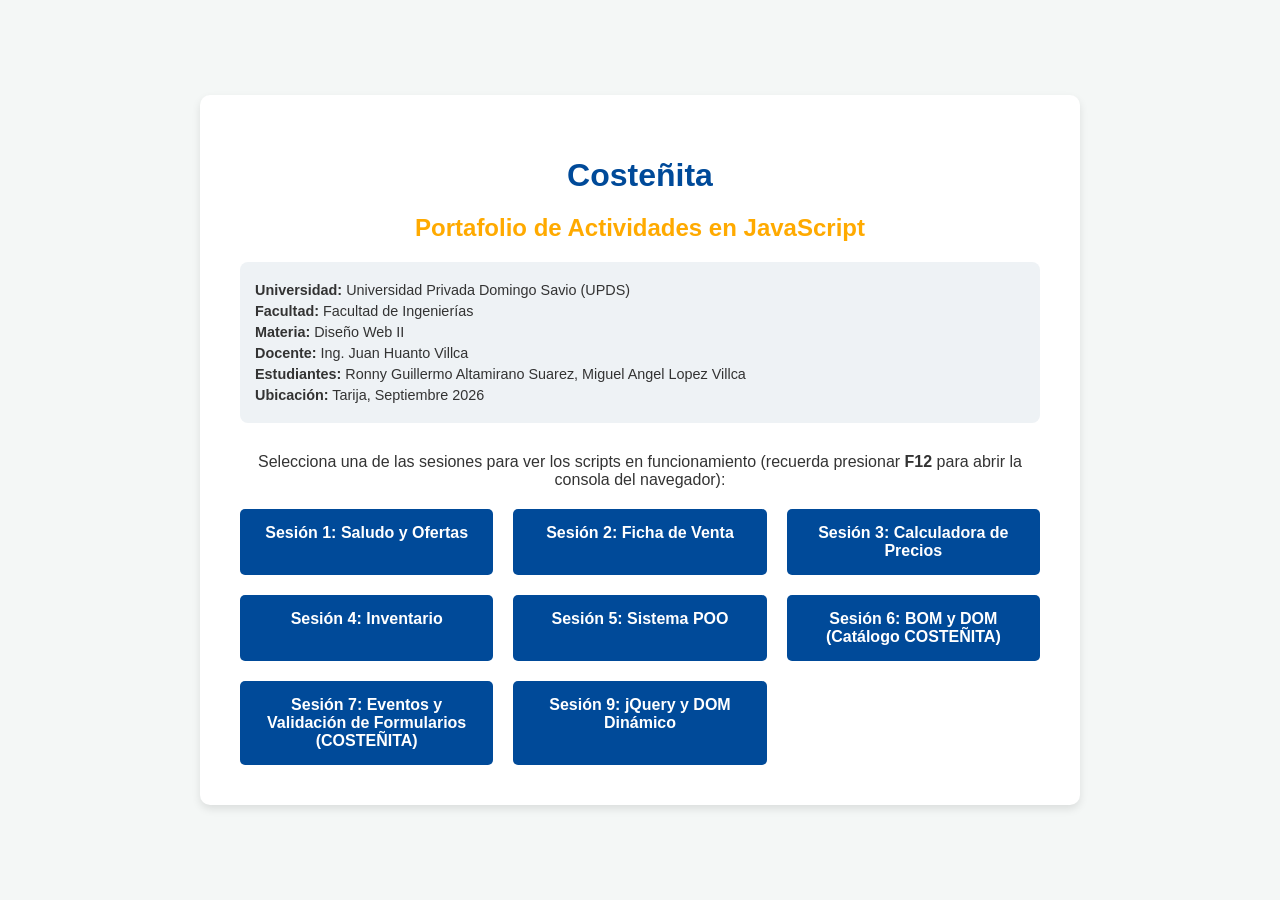
==== index.html @ 4f5d9c39 "Add files via upload" ====
<!DOCTYPE html>
<html lang="es">
<head>
    <meta charset="UTF-8">
    <meta name="viewport" content="width=device-width, initial-scale=1.0">
    <title>Proyecto Costeñita - Diseño Web II</title>
    <style>
        /* Estilos CSS Básicos */
        body {
            font-family: 'Segoe UI', Tahoma, Geneva, Verdana, sans-serif;
            background-color: #f4f7f6;
            color: #333;
            margin: 0;
            padding: 0;
            display: flex;
            justify-content: center;
            align-items: center;
            min-height: 100vh;
        }
        .container {
            background-color: #ffffff;
            border-radius: 10px;
            box-shadow: 0 4px 8px rgba(0,0,0,0.1);
            padding: 40px;
            max-width: 800px;
            width: 90%;
            text-align: center;
        }
        h1 {
            color: #004a99; /* Azul similar al de la UPDS */
            margin-bottom: 10px;
        }
        h2 {
            color: #ffaa00; /* Color miel para "Costeñita Miel" */
            margin-bottom: 20px;
        }
        .info-universidad {
            background-color: #eef2f5;
            padding: 15px;
            border-radius: 8px;
            margin-bottom: 30px;
            font-size: 0.9em;
            text-align: left;
        }
        .info-universidad p {
            margin: 5px 0;
        }
        .actividades-grid {
            display: grid;
            grid-template-columns: repeat(auto-fit, minmax(200px, 1fr));
            gap: 20px;
            margin-top: 20px;
        }
        .btn-actividad {
            background-color: #004a99;
            color: white;
            text-decoration: none;
            padding: 15px 20px;
            border-radius: 5px;
            font-weight: bold;
            transition: background-color 0.3s;
            display: inline-block;
        }
        .btn-actividad:hover {
            background-color: #003366;
        }
    </style>
</head>
<body>

    <div class="container">
        <h1>Costeñita</h1>
        <h2>Portafolio de Actividades en JavaScript</h2>

        <div class="info-universidad">
            <p><strong>Universidad:</strong> Universidad Privada Domingo Savio (UPDS)</p>
            <p><strong>Facultad:</strong> Facultad de Ingenierías</p>
            <p><strong>Materia:</strong> Diseño Web II</p>
            <p><strong>Docente:</strong> Ing. Juan Huanto Villca</p>
            <p><strong>Estudiantes:</strong> Ronny Guillermo Altamirano Suarez, Miguel Angel Lopez Villca</p>
            <p><strong>Ubicación:</strong> Tarija, Septiembre 2026</p>
        </div>

        <p>Selecciona una de las sesiones para ver los scripts en funcionamiento (recuerda presionar <strong>F12</strong> para abrir la consola del navegador):</p>

        <div class="actividades-grid">
            <!-- Enlaces a los archivos que crearemos en los siguientes pasos -->
            <a href="sesion1.html" class="btn-actividad">Sesión 1: Saludo y Ofertas</a>
            <a href="sesion2.html" class="btn-actividad">Sesión 2: Ficha de Venta</a>
            <a href="sesion3.html" class="btn-actividad">Sesión 3: Calculadora de Precios</a>
            <a href="sesion4.html" class="btn-actividad">Sesión 4: Inventario</a>
            <a href="sesion5.html" class="btn-actividad">Sesión 5: Sistema POO</a>
            <a href="sesion6.html" class="btn-actividad">Sesión 6: BOM y DOM (Catálogo COSTEÑITA)</a>
            <a href="sesion7.html" class="btn-actividad">Sesión 7: Eventos y Validación de Formularios (COSTEÑITA)</a>
            <a href="sesion9.html" class="btn-actividad">Sesión 9: jQuery y DOM Dinámico</a>
        </div>
    </div>

</body>
</html>
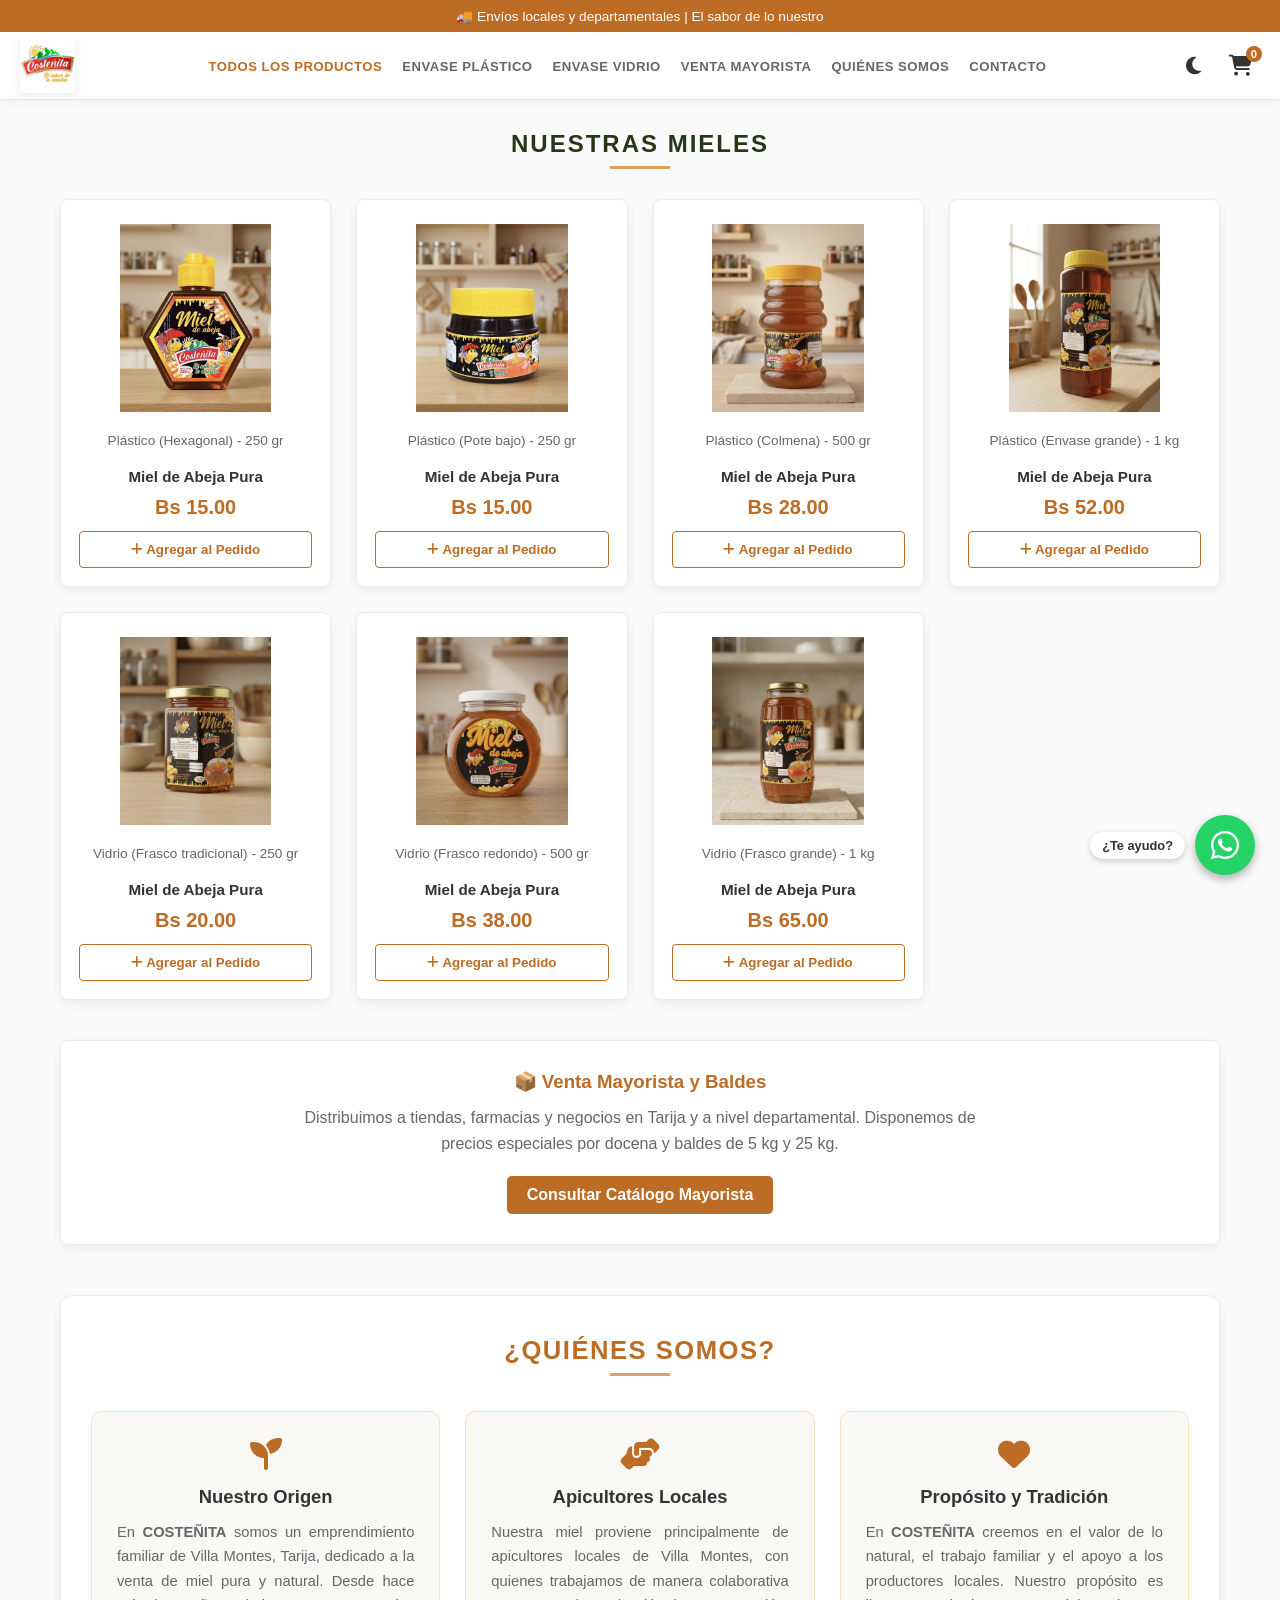
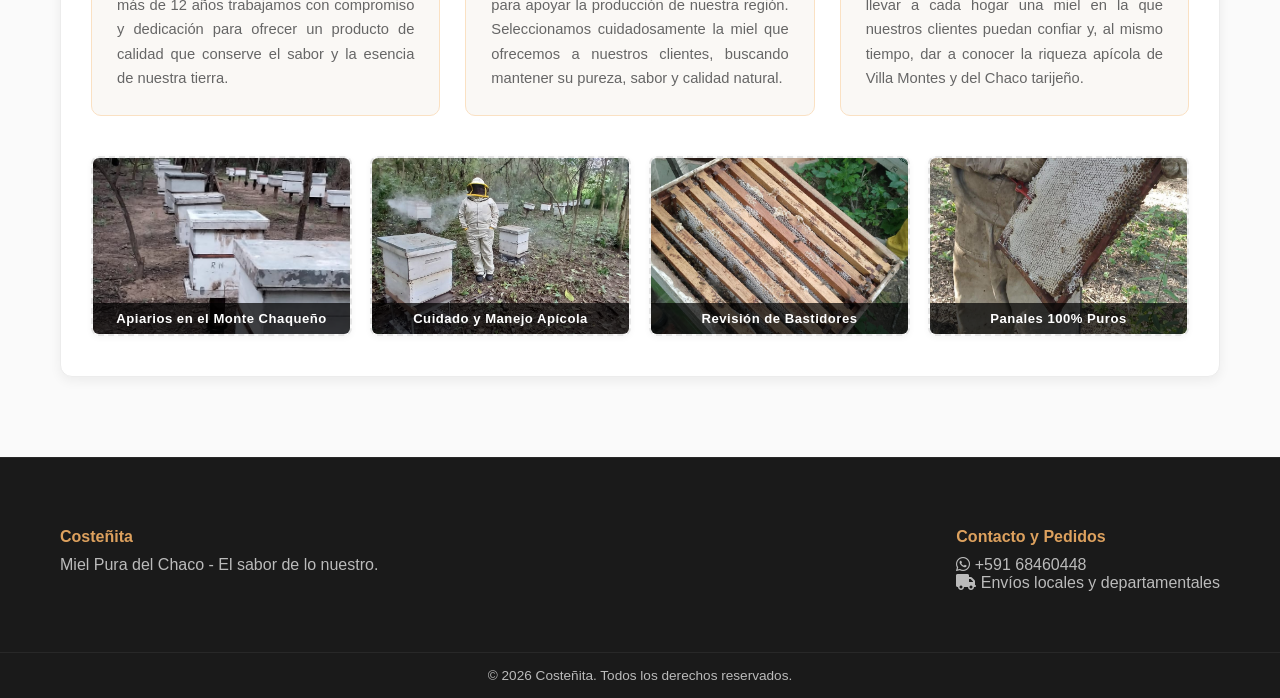
==== commit e581e545: "Rename index .html to index.html" ====
--- a/index.html
+++ b/index.html
@@ -1,100 +1,189 @@
 <!DOCTYPE html>
 <html lang="es">
+
 <head>
     <meta charset="UTF-8">
     <meta name="viewport" content="width=device-width, initial-scale=1.0">
-    <title>Proyecto Costeñita - Diseño Web II</title>
-    <style>
-        /* Estilos CSS Básicos */
-        body {
-            font-family: 'Segoe UI', Tahoma, Geneva, Verdana, sans-serif;
-            background-color: #f4f7f6;
-            color: #333;
-            margin: 0;
-            padding: 0;
-            display: flex;
-            justify-content: center;
-            align-items: center;
-            min-height: 100vh;
-        }
-        .container {
-            background-color: #ffffff;
-            border-radius: 10px;
-            box-shadow: 0 4px 8px rgba(0,0,0,0.1);
-            padding: 40px;
-            max-width: 800px;
-            width: 90%;
-            text-align: center;
-        }
-        h1 {
-            color: #004a99; /* Azul similar al de la UPDS */
-            margin-bottom: 10px;
-        }
-        h2 {
-            color: #ffaa00; /* Color miel para "Costeñita Miel" */
-            margin-bottom: 20px;
-        }
-        .info-universidad {
-            background-color: #eef2f5;
-            padding: 15px;
-            border-radius: 8px;
-            margin-bottom: 30px;
-            font-size: 0.9em;
-            text-align: left;
-        }
-        .info-universidad p {
-            margin: 5px 0;
-        }
-        .actividades-grid {
-            display: grid;
-            grid-template-columns: repeat(auto-fit, minmax(200px, 1fr));
-            gap: 20px;
-            margin-top: 20px;
-        }
-        .btn-actividad {
-            background-color: #004a99;
-            color: white;
-            text-decoration: none;
-            padding: 15px 20px;
-            border-radius: 5px;
-            font-weight: bold;
-            transition: background-color 0.3s;
-            display: inline-block;
-        }
-        .btn-actividad:hover {
-            background-color: #003366;
-        }
-    </style>
+    <title>Costeñita - Miel Pura del Chaco</title>
+    <link rel="stylesheet" href="style.css">
+    <link rel="icon" type="image/png" href="img/favicon.ico">
+    <!-- Iconos de FontAwesome -->
+    <link rel="stylesheet" href="https://cdnjs.cloudflare.com/ajax/libs/font-awesome/6.5.1/css/all.min.css">
 </head>
+
 <body>
 
-    <div class="container">
-        <h1>Costeñita</h1>
-        <h2>Portafolio de Actividades en JavaScript</h2>
+    <!-- Barra de aviso superior -->
+    <div class="top-banner">
+        <p>🚚 Envíos locales y departamentales | El sabor de lo nuestro</p>
+    </div>
 
-        <div class="info-universidad">
-            <p><strong>Universidad:</strong> Universidad Privada Domingo Savio (UPDS)</p>
-            <p><strong>Facultad:</strong> Facultad de Ingenierías</p>
-            <p><strong>Materia:</strong> Diseño Web II</p>
-            <p><strong>Docente:</strong> Ing. Juan Huanto Villca</p>
-            <p><strong>Estudiantes:</strong> Ronny Guillermo Altamirano Suarez, Miguel Angel Lopez Villca</p>
-            <p><strong>Ubicación:</strong> Tarija, Septiembre 2026</p>
+    <!-- Cabecera principal: Logo a la izquierda, Menú al centro, Botones a la derecha -->
+    <header class="main-header">
+        <div class="header-container">
+            
+            <!-- 1. Extremo Izquierdo: Logotipo -->
+            <a href="#" class="brand-logo">
+                <img src="img/logo.png" alt="Costeñita" onerror="this.src='251646.jpg'">
+            </a>
+
+            <!-- 2. Centro: Navegación Horizontal en PC / Acordeón Desplegable en Móvil -->
+            <nav class="nav-bar">
+                <ul>
+                    <li><a href="#" class="nav-link active" data-categoria="todos">TODOS LOS PRODUCTOS</a></li>
+                    <li><a href="#" class="nav-link" data-categoria="plastico">ENVASE PLÁSTICO</a></li>
+                    <li><a href="#" class="nav-link" data-categoria="vidrio">ENVASE VIDRIO</a></li>
+                    <li><a href="#mayorista" class="nav-link">VENTA MAYORISTA</a></li>
+                    <li><a href="#nosotros" class="nav-link">QUIÉNES SOMOS</a></li>
+                    <li><a href="#contacto" class="nav-link">CONTACTO</a></li>
+                </ul>
+            </nav>
+
+            <!-- 3. Extremo Derecho: Modo Oscuro, Carrito y Menú Móvil -->
+            <div class="header-right">
+                <!-- Botón Modo Claro / Oscuro -->
+                <button class="theme-btn" id="btnThemeToggle" title="Cambiar tema claro/oscuro" aria-label="Cambiar modo oscuro o claro">
+                    <i class="fa-solid fa-moon"></i>
+                </button>
+
+                <!-- Botón Carrito de Compras -->
+                <button class="cart-btn" id="btnAbrirCarrito" title="Ver carrito">
+                    <i class="fa-solid fa-cart-shopping"></i>
+                    <span id="cartCount" class="cart-badge">0</span>
+                </button>
+
+                <!-- Botón Menú Hamburguesa para Móvil -->
+                <button class="menu-toggle-btn" id="btnMenuToggle" aria-label="Abrir menú">
+                    <i class="fa-solid fa-bars"></i>
+                </button>
+            </div>
+
+        </div>
+    </header>
+
+    <!-- Título de sección de catálogo -->
+    <main class="container">
+        <div class="section-title">
+            <h2 id="tituloCategoria">NUESTRAS MIELES</h2>
+            <div class="title-underline"></div>
         </div>
 
-        <p>Selecciona una de las sesiones para ver los scripts en funcionamiento (recuerda presionar <strong>F12</strong> para abrir la consola del navegador):</p>
+        <!-- Grilla de productos generada con JavaScript/jQuery -->
+        <section id="catalogoGrid" class="products-grid"></section>
 
-        <div class="actividades-grid">
-            <!-- Enlaces a los archivos que crearemos en los siguientes pasos -->
-            <a href="sesion1.html" class="btn-actividad">Sesión 1: Saludo y Ofertas</a>
-            <a href="sesion2.html" class="btn-actividad">Sesión 2: Ficha de Venta</a>
-            <a href="sesion3.html" class="btn-actividad">Sesión 3: Calculadora de Precios</a>
-            <a href="sesion4.html" class="btn-actividad">Sesión 4: Inventario</a>
-            <a href="sesion5.html" class="btn-actividad">Sesión 5: Sistema POO</a>
-            <a href="sesion6.html" class="btn-actividad">Sesión 6: BOM y DOM (Catálogo COSTEÑITA)</a>
-            <a href="sesion7.html" class="btn-actividad">Sesión 7: Eventos y Validación de Formularios (COSTEÑITA)</a>
-            <a href="sesion9.html" class="btn-actividad">Sesión 9: jQuery y DOM Dinámico</a>
+        <!-- Sección Venta Mayorista -->
+        <section id="mayorista" class="info-card">
+            <h3>📦 Venta Mayorista y Baldes</h3>
+            <p>Distribuimos a tiendas, farmacias y negocios en Tarija y a nivel departamental. Disponemos de precios
+                especiales por docena y baldes de 5 kg y 25 kg.</p>
+            <a href="https://wa.me/59168460448?text=Hola%20Costeñita,%20solicito%20información%20y%20precios%20para%20venta%20mayorista"
+                target="_blank" class="btn-primary">Consultar Catálogo Mayorista</a>
+        </section>
+
+        <!-- Sección Quiénes Somos -->
+        <section id="nosotros" class="about-section">
+            <div class="about-header">
+                <h2>¿QUIÉNES SOMOS?</h2>
+                <div class="title-underline"></div>
+            </div>
+
+            <!-- 3 Columnas de Texto Informativo -->
+            <div class="about-grid">
+                <article class="about-card">
+                    <div class="about-icon"><i class="fa-solid fa-seedling"></i></div>
+                    <h3>Nuestro Origen</h3>
+                    <p>En <strong>COSTEÑITA</strong> somos un emprendimiento familiar de Villa Montes, Tarija, dedicado a la venta de miel pura y natural. Desde hace más de 12 años trabajamos con compromiso y dedicación para ofrecer un producto de calidad que conserve el sabor y la esencia de nuestra tierra.</p>
+                </article>
+
+                <article class="about-card">
+                    <div class="about-icon"><i class="fa-solid fa-handshake-angle"></i></div>
+                    <h3>Apicultores Locales</h3>
+                    <p>Nuestra miel proviene principalmente de apicultores locales de Villa Montes, con quienes trabajamos de manera colaborativa para apoyar la producción de nuestra región. Seleccionamos cuidadosamente la miel que ofrecemos a nuestros clientes, buscando mantener su pureza, sabor y calidad natural.</p>
+                </article>
+
+                <article class="about-card">
+                    <div class="about-icon"><i class="fa-solid fa-heart"></i></div>
+                    <h3>Propósito y Tradición</h3>
+                    <p>En <strong>COSTEÑITA</strong> creemos en el valor de lo natural, el trabajo familiar y el apoyo a los productores locales. Nuestro propósito es llevar a cada hogar una miel en la que nuestros clientes puedan confiar y, al mismo tiempo, dar a conocer la riqueza apícola de Villa Montes y del Chaco tarijeño.</p>
+                </article>
+            </div>
+
+           <!-- Galería de Fotos Reales de Costeñita -->
+            <div class="about-gallery">
+                <div class="gallery-item">
+                    <img src="img/galeria-apiarios.jpg" alt="Apiarios en el Monte Chaqueño">
+                    <span>Apiarios en el Monte Chaqueño</span>
+                </div>
+
+                <div class="gallery-item">
+                    <img src="img/galeria-trabajo-campo.jpg" alt="Cuidado y Manejo Apícola">
+                    <span>Cuidado y Manejo Apícola</span>
+                </div>
+
+                <div class="gallery-item">
+                    <img src="img/galeria-inspeccion.jpg" alt="Revisión de Bastidores">
+                    <span>Revisión de Bastidores</span>
+                </div>
+
+                <div class="gallery-item">
+                    <img src="img/galeria-panal-puro.jpg" alt="Panales 100% Puros">
+                    <span>Panales 100% Puros</span>
+                </div>
+            </div>
+        </section>
+    </main>
+
+    <!-- Pie de página -->
+    <footer id="contacto" class="main-footer">
+        <div class="container footer-content">
+            <div>
+                <h4>Costeñita</h4>
+                <p>Miel Pura del Chaco - El sabor de lo nuestro.</p>
+            </div>
+            <div>
+                <h4>Contacto y Pedidos</h4>
+                <p><i class="fa-brands fa-whatsapp"></i> +591 68460448</p>
+                <p><i class="fa-solid fa-truck"></i> Envíos locales y departamentales</p>
+            </div>
+        </div>
+        <div class="footer-bottom">
+            <p>© 2026 Costeñita. Todos los derechos reservados.</p>
+        </div>
+    </footer>
+
+    <!-- Botón flotante directo de WhatsApp -->
+    <a href="https://wa.me/59168460448?text=Hola%20Costeñita,%20quisiera%20hacer%20una%20consulta"
+        class="whatsapp-float" target="_blank" title="Chatear con Costeñita">
+        <i class="fa-brands fa-whatsapp"></i>
+        <span class="whatsapp-tooltip">¿Te ayudo?</span>
+    </a>
+
+    <!-- Modal Lateral (Drawer) del Carrito de Compras -->
+    <div id="cartModal" class="cart-modal">
+        <div class="cart-content">
+            <div class="cart-header">
+                <h3>Tu Pedido</h3>
+                <button id="btnCerrarCarrito" class="close-btn">&times;</button>
+            </div>
+            <div id="cartItemsList" class="cart-items">
+                <!-- Se llena dinámicamente con jQuery -->
+            </div>
+            <div class="cart-footer">
+                <div class="cart-total-row">
+                    <span>Total a pagar:</span>
+                    <strong id="cartTotalMonto">Bs 0.00</strong>
+                </div>
+                <button id="btnEnviarWhatsApp" class="btn-whatsapp">
+                    <i class="fa-brands fa-whatsapp"></i> Pedir por WhatsApp
+                </button>
+            </div>
         </div>
     </div>
+    <div id="cartOverlay" class="cart-overlay"></div>
 
+    <!-- Scripts: jQuery 3.7.1 y app.js -->
+    <script src="https://code.jquery.com/jquery-3.7.1.min.js"></script>
+    <script src="app.js"></script>
 </body>
-</html>+
+</html>
--- a/style.css
+++ b/style.css
@@ -0,0 +1,707 @@
+/* ==========================================================================
+   VARIABLES GLOBALES (TEMA CLARO POR DEFECTO)
+   ========================================================================== */
+:root {
+    --primary-honey: #bc6c25;
+    --secondary-honey: #dda15e;
+    --bg-page: #fafafa;
+    --bg-card: #ffffff;
+    --bg-header: #ffffff;
+    --text-primary: #283618;
+    --text-body: #333333;
+    --text-muted: #666666;
+    --border-color: #e5e5e5;
+    --border-card: #ececec;
+    --bg-card-about: #faf8f5;
+    --border-about: #fae1c3;
+    --shadow-soft: 0 4px 12px rgba(0, 0, 0, 0.06);
+    --shadow-modal: 0 4px 15px rgba(0, 0, 0, 0.2);
+}
+
+/* ==========================================================================
+   VARIABLES PARA MODO OSCURO (ACTIVADO VÍA .dark-mode)
+   ========================================================================== */
+body.dark-mode {
+    --bg-page: #121212;
+    --bg-card: #1e1e1e;
+    --bg-header: #1a1a1a;
+    --text-primary: #dda15e;
+    --text-body: #e0e0e0;
+    --text-muted: #aaaaaa;
+    --border-color: #2d2d2d;
+    --border-card: #333333;
+    --bg-card-about: #1a1a1a;
+    --border-about: #3d2c1d;
+    --shadow-soft: 0 4px 14px rgba(0, 0, 0, 0.4);
+    --shadow-modal: 0 4px 20px rgba(0, 0, 0, 0.7);
+}
+
+* {
+    box-sizing: border-box;
+    margin: 0;
+    padding: 0;
+    font-family: 'Segoe UI', Tahoma, Geneva, Verdana, sans-serif;
+    transition: background-color 0.25s ease, color 0.25s ease, border-color 0.25s ease;
+}
+
+body {
+    background-color: var(--bg-page);
+    color: var(--text-body);
+}
+
+/* --- BANNER SUPERIOR --- */
+.top-banner {
+    background-color: var(--primary-honey);
+    color: #ffffff;
+    text-align: center;
+    padding: 8px;
+    font-size: 0.85rem;
+    font-weight: 500;
+}
+
+/* ==========================================================================
+   CABECERA COMPACTA: LOGO IZQ | MENÚ CENTRO | ACCIONES DER
+   ========================================================================== */
+.main-header {
+    background-color: var(--bg-header);
+    border-bottom: 1px solid var(--border-color);
+    position: sticky;
+    top: 0;
+    z-index: 1000;
+    box-shadow: 0 2px 8px rgba(0, 0, 0, 0.04);
+}
+
+.header-container {
+    max-width: 1300px;
+    margin: 0 auto;
+    display: flex;
+    align-items: center;
+    justify-content: space-between; /* Extremo izquierdo y extremo derecho */
+    padding: 6px 20px;
+    gap: 20px;
+    position: relative;
+}
+
+.brand-logo img {
+    height: 55px;
+    width: auto;
+    display: block;
+    object-fit: contain;
+    filter: drop-shadow(0 2px 4px rgba(0, 0, 0, 0.08));
+}
+
+/* Menú de navegación centrado en PC */
+.nav-bar {
+    display: flex !important;
+    justify-content: center;
+    flex: 1;
+}
+
+.nav-bar ul {
+    display: flex;
+    list-style: none;
+    gap: 20px;
+    margin: 0;
+    padding: 0;
+    flex-wrap: wrap;
+    align-items: center;
+    justify-content: center;
+}
+
+.nav-link {
+    text-decoration: none;
+    color: var(--text-muted);
+    font-size: 0.82rem;
+    font-weight: 700;
+    letter-spacing: 0.5px;
+    text-transform: uppercase;
+    padding: 6px 0;
+}
+
+.nav-link:hover,
+.nav-link.active {
+    color: var(--primary-honey);
+}
+
+/* Lado Derecho: Acciones agrupadas (Modo oscuro, carrito, hamburguesa) */
+.header-right {
+    display: flex;
+    align-items: center;
+    gap: 14px;
+}
+
+.theme-btn {
+    background: none;
+    border: none;
+    font-size: 1.25rem;
+    color: var(--text-body);
+    cursor: pointer;
+    padding: 6px;
+    border-radius: 50%;
+    display: flex;
+    align-items: center;
+    justify-content: center;
+}
+
+.theme-btn:hover {
+    color: var(--primary-honey);
+}
+
+body.dark-mode .theme-btn {
+    color: #fca311;
+}
+
+.cart-btn {
+    background: none;
+    border: none;
+    font-size: 1.3rem;
+    color: var(--text-body);
+    cursor: pointer;
+    position: relative;
+    padding: 6px 8px;
+}
+
+.cart-badge {
+    position: absolute;
+    top: -2px;
+    right: -2px;
+    background-color: var(--primary-honey);
+    color: #ffffff;
+    border-radius: 50%;
+    font-size: 0.7rem;
+    padding: 2px 5px;
+    font-weight: bold;
+}
+
+.menu-toggle-btn {
+    display: none; /* En computadoras se oculta */
+    background: none;
+    border: 1px solid var(--border-color);
+    border-radius: 4px;
+    font-size: 1.1rem;
+    color: var(--text-body);
+    cursor: pointer;
+    padding: 5px 8px;
+}
+
+/* ==========================================================================
+   CONTENEDOR Y GRILLA DE PRODUCTOS
+   ========================================================================== */
+.container {
+    max-width: 1200px;
+    margin: auto;
+    padding: 30px 20px;
+}
+
+.section-title {
+    text-align: center;
+    margin-bottom: 30px;
+}
+
+.section-title h2 {
+    font-size: 1.5rem;
+    letter-spacing: 2px;
+    color: var(--text-primary);
+    font-weight: 700;
+}
+
+.title-underline {
+    width: 60px;
+    height: 3px;
+    background-color: var(--secondary-honey);
+    margin: 8px auto 0;
+}
+
+.products-grid {
+    display: grid;
+    grid-template-columns: repeat(auto-fill, minmax(250px, 1fr));
+    gap: 25px;
+}
+
+.product-card {
+    background: var(--bg-card);
+    border: 1px solid var(--border-card);
+    border-radius: 8px;
+    padding: 18px;
+    text-align: center;
+    box-shadow: var(--shadow-soft);
+    display: flex;
+    flex-direction: column;
+    justify-content: space-between;
+}
+
+.product-card:hover {
+    transform: translateY(-4px);
+    box-shadow: 0 6px 16px rgba(0, 0, 0, 0.12);
+}
+
+.product-image {
+    width: 100%;
+    height: 200px;
+    object-fit: contain;
+    margin-bottom: 15px;
+    background: #ffffff;
+    border-radius: 6px;
+    padding: 6px;
+}
+
+.product-card h4 {
+    font-size: 0.95rem;
+    color: var(--text-body);
+    min-height: 40px;
+    display: flex;
+    align-items: center;
+    justify-content: center;
+}
+
+.product-detail {
+    font-size: 0.85rem;
+    color: var(--text-muted);
+    margin-bottom: 8px;
+}
+
+.product-price {
+    font-size: 1.25rem;
+    font-weight: bold;
+    color: var(--primary-honey);
+    margin-bottom: 12px;
+}
+
+.btn-add-cart {
+    background-color: transparent;
+    border: 1.5px solid var(--primary-honey);
+    color: var(--primary-honey);
+    padding: 10px;
+    border-radius: 4px;
+    font-weight: 600;
+    cursor: pointer;
+}
+
+.btn-add-cart:hover {
+    background-color: var(--primary-honey);
+    color: #ffffff;
+}
+
+/* ==========================================================================
+   SECCIONES INFORMATIVAS (MAYORISTA Y QUIÉNES SOMOS)
+   ========================================================================== */
+.info-card {
+    background: var(--bg-card);
+    border-radius: 8px;
+    padding: 30px;
+    margin-top: 40px;
+    border: 1px solid var(--border-card);
+    text-align: center;
+    box-shadow: var(--shadow-soft);
+}
+
+.info-card h3 {
+    color: var(--primary-honey);
+    margin-bottom: 12px;
+}
+
+.info-card p {
+    color: var(--text-muted);
+    line-height: 1.6;
+    max-width: 700px;
+    margin: 0 auto 20px;
+}
+
+.btn-primary {
+    display: inline-block;
+    background-color: var(--primary-honey);
+    color: #ffffff;
+    padding: 10px 20px;
+    border-radius: 5px;
+    text-decoration: none;
+    font-weight: 600;
+}
+
+.about-section {
+    background: var(--bg-card);
+    border-radius: 12px;
+    padding: 40px 30px;
+    margin-top: 50px;
+    border: 1px solid var(--border-card);
+    box-shadow: var(--shadow-soft);
+}
+
+.about-header {
+    text-align: center;
+    margin-bottom: 35px;
+}
+
+.about-header h2 {
+    font-size: 1.6rem;
+    color: var(--primary-honey);
+    letter-spacing: 1.5px;
+}
+
+.about-grid {
+    display: grid;
+    grid-template-columns: repeat(auto-fit, minmax(280px, 1fr));
+    gap: 25px;
+    margin-bottom: 40px;
+}
+
+.about-card {
+    background: var(--bg-card-about);
+    border: 1px solid var(--border-about);
+    border-radius: 10px;
+    padding: 25px;
+    text-align: center;
+}
+
+.about-card:hover {
+    transform: translateY(-4px);
+    box-shadow: var(--shadow-soft);
+}
+
+.about-icon {
+    font-size: 2rem;
+    color: var(--primary-honey);
+    margin-bottom: 12px;
+}
+
+.about-card h3 {
+    font-size: 1.15rem;
+    color: var(--text-body);
+    margin-bottom: 12px;
+}
+
+.about-card p {
+    font-size: 0.92rem;
+    line-height: 1.65;
+    color: var(--text-muted);
+    text-align: justify;
+}
+
+/* Galería de Fotos / Marcadores en Blanco */
+.about-gallery {
+    display: grid;
+    grid-template-columns: repeat(auto-fit, minmax(220px, 1fr));
+    gap: 18px;
+}
+
+.gallery-item {
+    position: relative;
+    border-radius: 8px;
+    overflow: hidden;
+    height: 180px;
+    border: 2px dashed var(--border-color);
+    background-color: var(--bg-page);
+    box-shadow: 0 2px 6px rgba(0, 0, 0, 0.04);
+}
+
+.gallery-item img {
+    width: 100%;
+    height: 100%;
+    object-fit: cover;
+    display: block;
+}
+
+/* Espacio en blanco con icono cuando aún no hay foto cargada */
+.gallery-placeholder {
+    display: none;
+    width: 100%;
+    height: 100%;
+    flex-direction: column;
+    align-items: center;
+    justify-content: center;
+    color: var(--text-muted);
+    padding-bottom: 30px;
+}
+
+.gallery-placeholder i {
+    font-size: 2.2rem;
+    margin-bottom: 8px;
+    opacity: 0.5;
+}
+
+.gallery-placeholder p {
+    font-size: 0.8rem;
+    font-weight: 500;
+    opacity: 0.7;
+}
+
+.gallery-item span {
+    position: absolute;
+    bottom: 0;
+    left: 0;
+    right: 0;
+    background: rgba(0, 0, 0, 0.7);
+    color: #ffffff;
+    font-size: 0.82rem;
+    font-weight: 600;
+    padding: 8px 10px;
+    text-align: center;
+    letter-spacing: 0.5px;
+}
+
+/* ==========================================================================
+   PIE DE PÁGINA (FOOTER)
+   ========================================================================== */
+.main-footer {
+    background-color: #1a1a1a;
+    color: #bbb;
+    padding-top: 40px;
+    margin-top: 50px;
+    border-top: 1px solid #282828;
+}
+
+.footer-content {
+    display: flex;
+    justify-content: space-between;
+    flex-wrap: wrap;
+    gap: 30px;
+}
+
+.footer-content h4 {
+    color: var(--secondary-honey);
+    margin-bottom: 10px;
+}
+
+.footer-bottom {
+    text-align: center;
+    border-top: 1px solid #282828;
+    padding: 15px;
+    margin-top: 30px;
+    font-size: 0.85rem;
+}
+
+/* ==========================================================================
+   BOTÓN FLOTANTE DE WHATSAPP
+   ========================================================================== */
+.whatsapp-float {
+    position: fixed;
+    bottom: 25px;
+    right: 25px;
+    background-color: #25d366;
+    color: white;
+    width: 60px;
+    height: 60px;
+    border-radius: 50%;
+    display: flex;
+    align-items: center;
+    justify-content: center;
+    font-size: 32px;
+    box-shadow: 0 4px 10px rgba(0, 0, 0, 0.3);
+    z-index: 1000;
+    text-decoration: none;
+}
+
+.whatsapp-tooltip {
+    position: absolute;
+    right: 70px;
+    background-color: var(--bg-card);
+    color: var(--text-body);
+    padding: 6px 12px;
+    border-radius: 20px;
+    font-size: 0.8rem;
+    font-weight: bold;
+    box-shadow: 0 2px 6px rgba(0, 0, 0, 0.2);
+    white-space: nowrap;
+}
+
+/* ==========================================================================
+   CARRITO LATERAL (DRAWER)
+   ========================================================================== */
+.cart-modal {
+    position: fixed;
+    top: 0;
+    right: -380px;
+    width: 360px;
+    height: 100%;
+    background: var(--bg-card);
+    color: var(--text-body);
+    box-shadow: var(--shadow-modal);
+    z-index: 2000;
+    transition: right 0.3s ease;
+}
+
+.cart-modal.open {
+    right: 0;
+}
+
+.cart-content {
+    display: flex;
+    flex-direction: column;
+    height: 100%;
+}
+
+.cart-header {
+    padding: 20px;
+    border-bottom: 1px solid var(--border-color);
+    display: flex;
+    justify-content: space-between;
+    align-items: center;
+}
+
+.close-btn {
+    background: none;
+    border: none;
+    font-size: 1.8rem;
+    color: var(--text-body);
+    cursor: pointer;
+}
+
+.cart-items {
+    flex: 1;
+    overflow-y: auto;
+    padding: 20px;
+}
+
+.cart-item {
+    display: flex;
+    justify-content: space-between;
+    align-items: center;
+    margin-bottom: 15px;
+    border-bottom: 1px solid var(--border-color);
+    padding-bottom: 10px;
+}
+
+.cart-item-info h5 {
+    font-size: 0.9rem;
+    color: var(--text-body);
+}
+
+.cart-item-info span {
+    font-size: 0.85rem;
+    color: var(--primary-honey);
+    font-weight: bold;
+}
+
+.cart-item-controls button {
+    background: var(--border-color);
+    color: var(--text-body);
+    border: none;
+    padding: 3px 8px;
+    cursor: pointer;
+    font-weight: bold;
+    border-radius: 3px;
+}
+
+.cart-footer {
+    padding: 20px;
+    border-top: 1px solid var(--border-color);
+    background-color: var(--bg-header);
+}
+
+.cart-total-row {
+    display: flex;
+    justify-content: space-between;
+    font-size: 1.1rem;
+    margin-bottom: 15px;
+}
+
+.btn-whatsapp {
+    width: 100%;
+    background-color: #25d366;
+    color: white;
+    border: none;
+    padding: 12px;
+    border-radius: 6px;
+    font-weight: bold;
+    font-size: 1rem;
+    cursor: pointer;
+}
+
+.cart-overlay {
+    position: fixed;
+    top: 0;
+    left: 0;
+    width: 100%;
+    height: 100%;
+    background: rgba(0, 0, 0, 0.6);
+    z-index: 1500;
+    display: none;
+}
+
+.cart-overlay.open {
+    display: block;
+}
+
+/* ==========================================================================
+   RESPONSIVIDAD MÓVIL (PANTALLAS <= 860px)
+   ========================================================================== */
+@media (max-width: 860px) {
+    .header-container {
+        justify-content: space-between;
+        padding: 8px 15px;
+    }
+
+    .brand-logo img {
+        height: 50px;
+    }
+
+    /* Mostrar botón hamburguesa en móviles */
+    .menu-toggle-btn {
+        display: inline-block;
+    }
+
+    /* Menú desplegable a pantalla completa en vertical */
+    .nav-bar {
+        display: none !important;
+        position: absolute;
+        top: 100%;
+        left: 0;
+        width: 100%;
+        background-color: #111111;
+        box-shadow: 0 8px 16px rgba(0, 0, 0, 0.35);
+        max-height: calc(100vh - 70px);
+        overflow-y: auto;
+    }
+
+    .nav-bar.menu-abierto {
+        display: block !important;
+    }
+
+    .nav-bar ul {
+        flex-direction: column;
+        gap: 0;
+        padding: 10px 0;
+    }
+
+    .nav-bar ul li {
+        width: 100%;
+        border-bottom: 1px solid #222222;
+    }
+
+    .nav-link {
+        color: #ffffff;
+        display: flex;
+        justify-content: space-between;
+        align-items: center;
+        padding: 15px 22px;
+        font-size: 0.9rem;
+    }
+
+    .nav-link::after {
+        content: "›";
+        font-size: 1.2rem;
+        color: #777777;
+    }
+
+    .nav-link:hover,
+    .nav-link.active {
+        background-color: #1c1c1c;
+        color: var(--secondary-honey);
+    }
+
+    .cart-modal {
+        width: 100%;
+        right: -100%;
+    }
+
+    .whatsapp-float {
+        bottom: 18px;
+        right: 18px;
+        width: 52px;
+        height: 52px;
+        font-size: 28px;
+    }
+
+    .whatsapp-tooltip {
+        display: none;
+    }
+}
